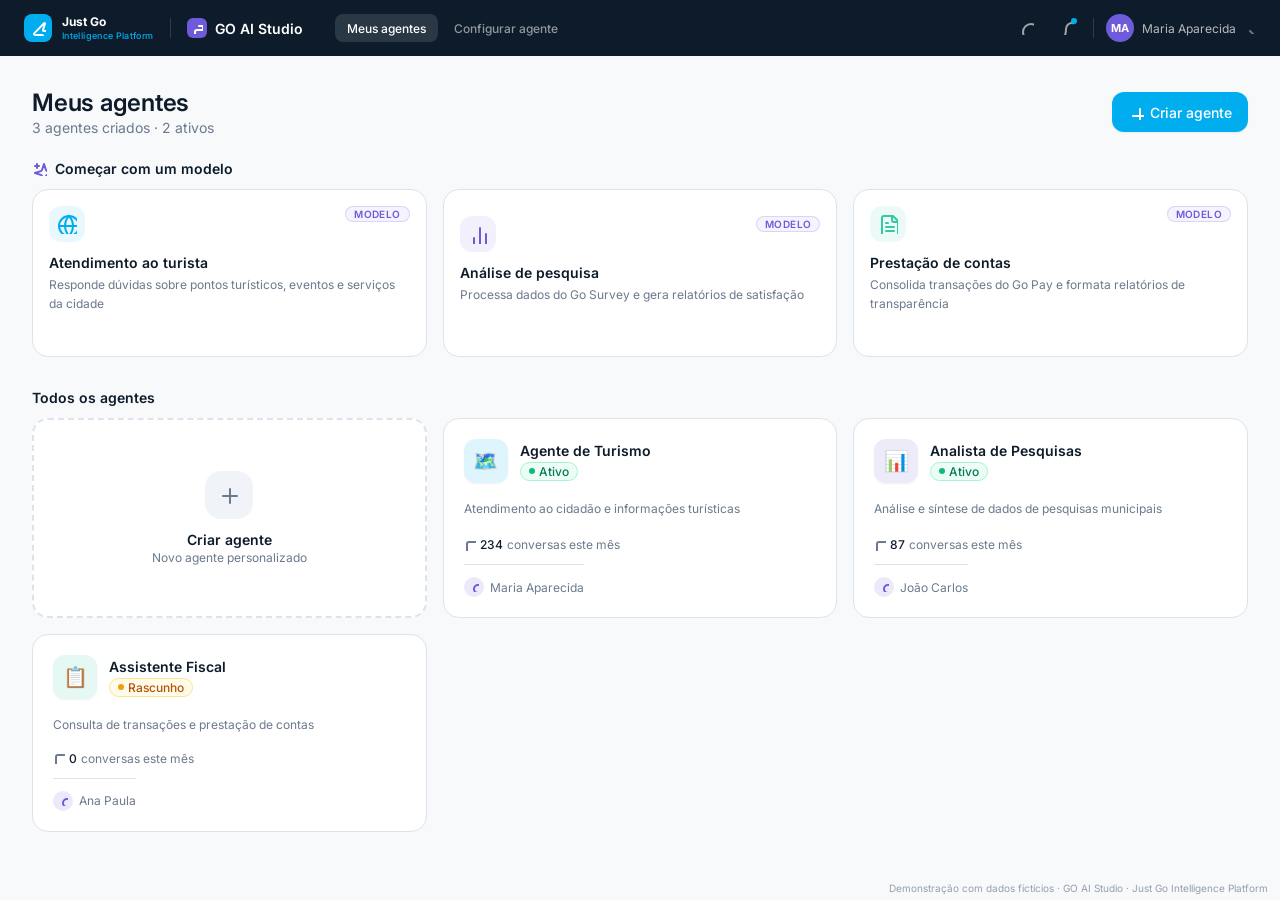
==== aistudio/index.html @ 5e4ecaff "feat: tres telas do Figma Make portadas para o stack estatico Adiciona dashboard do gestor, Go Pay e" ====
<!DOCTYPE html>
<html lang="pt-BR">
<head>
  <meta charset="UTF-8" />
  <meta name="viewport" content="width=device-width, initial-scale=1.0" />
  <title>Just Go · GO AI Studio — Construtor de Agentes Municipais</title>
  <meta name="description" content="GO AI Studio: crie, configure e publique agentes de IA municipais com fontes de conhecimento, ferramentas permitidas e teste em tempo real." />
  <meta name="theme-color" content="#0D1B2A" />
  <link rel="icon" href="../assets/logo-justgo.avif" type="image/avif" />
  <link rel="preconnect" href="https://fonts.googleapis.com" />
  <link rel="preconnect" href="https://fonts.gstatic.com" crossorigin />
  <link href="https://fonts.googleapis.com/css2?family=Inter:wght@400;500;600;700;800&display=swap" rel="stylesheet" />
  <link rel="stylesheet" href="aistudio.css?v=1" />
</head>
<body>

<!-- ══════════ SPRITE DE ÍCONES ══════════ -->
<svg width="0" height="0" style="position:absolute" aria-hidden="true" focusable="false">
  <defs>
    <g id="i-bot"><path d="M12 8V4H8"/><rect width="16" height="12" x="4" y="8" rx="2"/><path d="M2 14h2M20 14h2M15 13v2M9 13v2"/></g>
    <g id="i-plus"><path d="M5 12h14M12 5v14"/></g>
    <g id="i-chevron-right"><path d="m9 18 6-6-6-6"/></g>
    <g id="i-chevron-down"><path d="m6 9 6 6 6-6"/></g>
    <g id="i-shield"><path d="M20 13c0 5-3.5 7.5-7.66 8.95a1 1 0 0 1-.67-.01C7.5 20.5 4 18 4 13V6a1 1 0 0 1 1-1c2 0 4.5-1.2 6.24-2.72a1.17 1.17 0 0 1 1.52 0C14.51 3.81 17 5 19 5a1 1 0 0 1 1 1z"/></g>
    <g id="i-upload"><path d="M21 15v4a2 2 0 0 1-2 2H5a2 2 0 0 1-2-2v-4"/><path d="M17 8l-5-5-5 5"/><path d="M12 3v12"/></g>
    <g id="i-message"><path d="M21 15a2 2 0 0 1-2 2H7l-4 4V5a2 2 0 0 1 2-2h14a2 2 0 0 1 2 2z"/></g>
    <g id="i-check-circle"><path d="M21.8 10A10 10 0 1 1 17 3.34"/><path d="m9 11 3 3L22 4"/></g>
    <g id="i-clock"><circle cx="12" cy="12" r="10"/><path d="M12 6v6l4 2"/></g>
    <g id="i-users"><path d="M16 21v-2a4 4 0 0 0-4-4H6a4 4 0 0 0-4 4v2"/><circle cx="9" cy="7" r="4"/><path d="M22 21v-2a4 4 0 0 0-3-3.87"/><path d="M16 3.13a4 4 0 0 1 0 7.75"/></g>
    <g id="i-sparkles"><path d="m12 3-1.9 5.8a2 2 0 0 1-1.3 1.3L3 12l5.8 1.9a2 2 0 0 1 1.3 1.3L12 21l1.9-5.8a2 2 0 0 1 1.3-1.3L21 12l-5.8-1.9a2 2 0 0 1-1.3-1.3z"/><path d="M5 3v4M19 17v4M3 5h4M17 19h4"/></g>
    <g id="i-chart"><path d="M18 20V10M12 20V4M6 20v-6"/></g>
    <g id="i-file"><path d="M15 2H6a2 2 0 0 0-2 2v16a2 2 0 0 0 2 2h12a2 2 0 0 0 2-2V7Z"/><path d="M14 2v4a2 2 0 0 0 2 2h4"/><path d="M10 9H8M16 13H8M16 17H8"/></g>
    <g id="i-globe"><circle cx="12" cy="12" r="10"/><path d="M12 2a14.5 14.5 0 0 0 0 20 14.5 14.5 0 0 0 0-20"/><path d="M2 12h20"/></g>
    <g id="i-card"><rect x="2" y="5" width="20" height="14" rx="2"/><path d="M2 10h20"/></g>
    <g id="i-send"><path d="m22 2-7 20-4-9-9-4Z"/><path d="M22 2 11 13"/></g>
    <g id="i-x"><path d="M18 6 6 18M6 6l12 12"/></g>
    <g id="i-warning"><path d="m21.73 18-8-14a2 2 0 0 0-3.48 0l-8 14A2 2 0 0 0 4 21h16a2 2 0 0 0 1.73-3Z"/><path d="M12 9v4M12 17h.01"/></g>
    <g id="i-zap"><path d="M4 14a1 1 0 0 1-.78-1.63l9.9-10.2a.5.5 0 0 1 .86.46l-1.92 6.02A1 1 0 0 0 13 10h7a1 1 0 0 1 .78 1.63l-9.9 10.2a.5.5 0 0 1-.86-.46l1.92-6.02A1 1 0 0 0 11 14z"/></g>
    <g id="i-more"><circle cx="12" cy="12" r="1"/><circle cx="19" cy="12" r="1"/><circle cx="5" cy="12" r="1"/></g>
    <g id="i-search"><circle cx="11" cy="11" r="8"/><path d="m21 21-4.3-4.3"/></g>
    <g id="i-bell"><path d="M6 8a6 6 0 0 1 12 0c0 7 3 9 3 9H3s3-2 3-9"/><path d="M10.3 21a1.94 1.94 0 0 0 3.4 0"/></g>
    <g id="i-arrow-left"><path d="m12 19-7-7 7-7"/><path d="M19 12H5"/></g>
    <g id="i-check"><path d="M20 6 9 17l-5-5"/></g>
    <g id="i-book"><path d="M4 19.5A2.5 2.5 0 0 1 6.5 17H20"/><path d="M6.5 2H20v20H6.5A2.5 2.5 0 0 1 4 19.5v-15A2.5 2.5 0 0 1 6.5 2z"/></g>
    <g id="i-back"><path d="M19 12H5"/><path d="m12 19-7-7 7-7"/></g>
  </defs>
</svg>

<div class="shell">

  <!-- ══════════ BARRA SUPERIOR ══════════ -->
  <header class="topnav">
    <div class="tn-left">
      <a class="plat" href="../" title="Voltar ao site">
        <span class="plat-mark"><svg class="ic ic-15"><use href="#i-zap"/></svg></span>
        <span><b>Just Go</b><i>Intelligence Platform</i></span>
      </a>

      <span class="tn-div"></span>

      <div class="module">
        <span class="mod-mark"><svg class="ic ic-12"><use href="#i-bot"/></svg></span>
        <span class="mod-name">GO AI Studio</span>
      </div>

      <nav class="tn-tabs" id="tnTabs">
        <button type="button" data-screen="gallery" class="active">Meus agentes</button>
        <button type="button" data-screen="builder">Configurar agente</button>
      </nav>
    </div>

    <div class="tn-right">
      <button type="button" class="tn-icon" aria-label="Buscar"><svg class="ic ic-14"><use href="#i-search"/></svg></button>
      <button type="button" class="tn-icon has-dot" aria-label="Notificações"><svg class="ic ic-14"><use href="#i-bell"/></svg><i></i></button>
      <span class="tn-div"></span>
      <div class="tn-user"><span class="tn-ava">MA</span><span class="tn-name">Maria Aparecida</span><svg class="ic ic-12 dim"><use href="#i-chevron-down"/></svg></div>
    </div>
  </header>

  <!-- ══════════ SUB-CABEÇALHO DO BUILDER ══════════ -->
  <div class="subhead" id="subhead" hidden>
    <div class="sh-left">
      <button type="button" class="sh-back" data-screen="gallery"><svg class="ic ic-13"><use href="#i-arrow-left"/></svg>Voltar à galeria</button>
      <span class="sh-sep">/</span>
      <span class="sh-agent"><span class="sh-ava">🗺️</span><span class="sh-name" id="shName">Agente de Turismo</span><span class="tag-draft">Rascunho</span></span>
    </div>
    <div class="sh-right">
      <button type="button" class="btn btn-quiet">Descartar alterações</button>
      <button type="button" class="btn btn-outline">Salvar rascunho</button>
      <button type="button" class="btn btn-violet" data-publish><svg class="ic ic-12"><use href="#i-zap"/></svg>Publicar</button>
    </div>
  </div>

  <!-- ══════════════════════════════════════════════════
       GALERIA
       ══════════════════════════════════════════════════ -->
  <main class="screen" id="screenGallery">
    <div class="gal-head">
      <div>
        <h1>Meus agentes</h1>
        <p>3 agentes criados · 2 ativos</p>
      </div>
      <button type="button" class="btn btn-blue btn-lg" data-screen="builder"><svg class="ic ic-16"><use href="#i-plus"/></svg>Criar agente</button>
    </div>

    <section class="gal-block">
      <div class="block-title"><svg class="ic ic-15 violet"><use href="#i-sparkles"/></svg><p>Começar com um modelo</p></div>
      <div class="grid-3">
        <button type="button" class="tpl">
          <div class="tpl-top"><span class="tpl-ico" style="background:rgba(0,174,239,.09);color:#00AEEF"><svg class="ic ic-20"><use href="#i-globe"/></svg></span><span class="tag-model">Modelo</span></div>
          <p class="tpl-name">Atendimento ao turista</p>
          <p class="tpl-desc">Responde dúvidas sobre pontos turísticos, eventos e serviços da cidade</p>
          <span class="tpl-cta">Usar modelo <svg class="ic ic-13"><use href="#i-chevron-right"/></svg></span>
        </button>
        <button type="button" class="tpl">
          <div class="tpl-top"><span class="tpl-ico" style="background:rgba(110,91,217,.09);color:#6E5BD9"><svg class="ic ic-20"><use href="#i-chart"/></svg></span><span class="tag-model">Modelo</span></div>
          <p class="tpl-name">Análise de pesquisa</p>
          <p class="tpl-desc">Processa dados do Go Survey e gera relatórios de satisfação</p>
          <span class="tpl-cta">Usar modelo <svg class="ic ic-13"><use href="#i-chevron-right"/></svg></span>
        </button>
        <button type="button" class="tpl">
          <div class="tpl-top"><span class="tpl-ico" style="background:rgba(52,201,160,.09);color:#34C9A0"><svg class="ic ic-20"><use href="#i-file"/></svg></span><span class="tag-model">Modelo</span></div>
          <p class="tpl-name">Prestação de contas</p>
          <p class="tpl-desc">Consolida transações do Go Pay e formata relatórios de transparência</p>
          <span class="tpl-cta">Usar modelo <svg class="ic ic-13"><use href="#i-chevron-right"/></svg></span>
        </button>
      </div>
    </section>

    <section class="gal-block">
      <p class="block-plain">Todos os agentes</p>
      <div class="grid-3">
        <button type="button" class="agent-new" data-screen="builder">
          <span class="new-ico"><svg class="ic ic-22"><use href="#i-plus"/></svg></span>
          <span class="ta-c"><p class="new-t">Criar agente</p><p class="new-s">Novo agente personalizado</p></span>
        </button>

        <button type="button" class="agent">
          <div class="ag-top">
            <div class="ag-id"><span class="ag-ava" style="background:rgba(0,174,239,.125)">🗺️</span>
              <div><p class="ag-name">Agente de Turismo</p><span class="chip ok"><i></i>Ativo</span></div></div>
            <span class="ag-more"><svg class="ic ic-16"><use href="#i-more"/></svg></span>
          </div>
          <p class="ag-role">Atendimento ao cidadão e informações turísticas</p>
          <div class="ag-stat"><svg class="ic ic-12"><use href="#i-message"/></svg><b>234</b><span>conversas este mês</span></div>
          <div class="ag-foot"><span class="ag-by-ico"><svg class="ic ic-10"><use href="#i-users"/></svg></span><span>Maria Aparecida</span></div>
        </button>

        <button type="button" class="agent">
          <div class="ag-top">
            <div class="ag-id"><span class="ag-ava" style="background:rgba(110,91,217,.125)">📊</span>
              <div><p class="ag-name">Analista de Pesquisas</p><span class="chip ok"><i></i>Ativo</span></div></div>
            <span class="ag-more"><svg class="ic ic-16"><use href="#i-more"/></svg></span>
          </div>
          <p class="ag-role">Análise e síntese de dados de pesquisas municipais</p>
          <div class="ag-stat"><svg class="ic ic-12"><use href="#i-message"/></svg><b>87</b><span>conversas este mês</span></div>
          <div class="ag-foot"><span class="ag-by-ico"><svg class="ic ic-10"><use href="#i-users"/></svg></span><span>João Carlos</span></div>
        </button>

        <button type="button" class="agent">
          <div class="ag-top">
            <div class="ag-id"><span class="ag-ava" style="background:rgba(52,201,160,.125)">📋</span>
              <div><p class="ag-name">Assistente Fiscal</p><span class="chip draft"><i></i>Rascunho</span></div></div>
            <span class="ag-more"><svg class="ic ic-16"><use href="#i-more"/></svg></span>
          </div>
          <p class="ag-role">Consulta de transações e prestação de contas</p>
          <div class="ag-stat"><svg class="ic ic-12"><use href="#i-message"/></svg><b>0</b><span>conversas este mês</span></div>
          <div class="ag-foot"><span class="ag-by-ico"><svg class="ic ic-10"><use href="#i-users"/></svg></span><span>Ana Paula</span></div>
        </button>
      </div>
    </section>
  </main>

  <!-- ══════════════════════════════════════════════════
       BUILDER
       ══════════════════════════════════════════════════ -->
  <main class="screen builder" id="screenBuilder" hidden>

    <!-- ── Coluna 1: identidade ── -->
    <div class="col-id">
      <div><h2>Identidade do agente</h2><p class="col-sub">Configure como o agente se apresenta</p></div>

      <div class="box">
        <p class="box-title">AVATAR</p>
        <div class="ava-preview"><span id="avaBig" style="background:rgba(0,174,239,.145)">🗺️</span></div>
        <div class="ava-grid" id="avaGrid">
          <button type="button" class="on" data-emoji="🗺️" data-color="0,174,239" style="background:rgba(0,174,239,.125)">🗺️</button>
          <button type="button" data-emoji="🤖" data-color="110,91,217" style="background:rgba(110,91,217,.125)">🤖</button>
          <button type="button" data-emoji="📊" data-color="52,201,160" style="background:rgba(52,201,160,.125)">📊</button>
          <button type="button" data-emoji="🏛️" data-color="13,27,42" style="background:rgba(13,27,42,.125)">🏛️</button>
          <button type="button" data-emoji="💼" data-color="245,158,11" style="background:rgba(245,158,11,.125)">💼</button>
          <button type="button" data-emoji="📋" data-color="229,50,59" style="background:rgba(229,50,59,.125)">📋</button>
        </div>
      </div>

      <div>
        <label class="fld-label" for="agName">NOME DO AGENTE</label>
        <input id="agName" class="fld" type="text" value="Agente de Turismo" />
      </div>

      <div>
        <label class="fld-label" for="agRole">FUNÇÃO / DESCRIÇÃO</label>
        <textarea id="agRole" class="fld" rows="4">Auxilia cidadãos e servidores com informações sobre pontos turísticos, eventos culturais e serviços municipais relacionados ao turismo.</textarea>
      </div>

      <div>
        <span class="fld-label">PERSONALIDADE / TOM</span>
        <div class="tones" id="tones">
          <button type="button" data-tone="Formal"><i></i>Formal</button>
          <button type="button" data-tone="Consultivo"><i></i>Consultivo</button>
          <button type="button" data-tone="Didático" class="on"><i></i>Didático</button>
        </div>
      </div>
    </div>

    <!-- ── Coluna 2: capacidades ── -->
    <div class="col-cap">
      <div><h2>Capacidades</h2><p class="col-sub">Defina o que o agente sabe e pode fazer</p></div>

      <section class="card">
        <div class="card-t"><svg class="ic ic-15 violet"><use href="#i-book"/></svg><h3>Instruções</h3></div>
        <p class="card-s">Descreva como o agente deve se comportar, o que pode e não pode responder</p>
        <textarea class="fld mono" rows="9">Você é o Agente de Turismo da Prefeitura Municipal. Seu objetivo é atender cidadãos e visitantes com informações precisas e atualizadas sobre os atrativos, eventos e serviços turísticos da cidade.

Diretrizes:
• Seja cordial, objetivo e use linguagem acessível
• Responda sempre em português brasileiro
• Baseie suas respostas nos documentos e dados oficiais disponíveis
• Não invente informações — se não souber, oriente o cidadão a entrar em contato com a Secretaria de Turismo
• Para reclamações ou sugestões, registre e encaminhe ao setor responsável</textarea>
      </section>

      <section class="card">
        <div class="card-t"><svg class="ic ic-15 blue"><use href="#i-globe"/></svg><h3>Fontes de conhecimento</h3></div>
        <p class="card-s">Selecione de quais bases de dados o agente pode consultar informações</p>

        <div class="rows">
          <div class="row-item">
            <span class="ri-ico" style="background:rgba(110,91,217,.09);color:#6E5BD9"><svg class="ic ic-14"><use href="#i-chart"/></svg></span>
            <div class="ri-txt"><p class="ri-l">Pesquisas Go Survey</p><p class="ri-d">Dados de satisfação e pesquisas municipais</p></div>
            <button type="button" class="tgl on" role="switch" aria-checked="true" aria-label="Pesquisas Go Survey"><i></i></button>
          </div>
          <div class="row-item">
            <span class="ri-ico" style="background:rgba(0,174,239,.09);color:#00AEEF"><svg class="ic ic-14"><use href="#i-card"/></svg></span>
            <div class="ri-txt"><p class="ri-l">Transações Go Pay</p><p class="ri-d">Histórico de pagamentos e transações fiscais</p></div>
            <button type="button" class="tgl on" role="switch" aria-checked="true" aria-label="Transações Go Pay"><i></i></button>
          </div>
          <div class="row-item">
            <span class="ri-ico" style="background:rgba(52,201,160,.09);color:#34C9A0"><svg class="ic ic-14"><use href="#i-file"/></svg></span>
            <div class="ri-txt"><p class="ri-l">Documentos enviados</p><p class="ri-d">Arquivos carregados manualmente pela equipe</p></div>
            <button type="button" class="tgl" role="switch" aria-checked="false" aria-label="Documentos enviados"><i></i></button>
          </div>
        </div>

        <div class="drop" id="dropzone" tabindex="0">
          <span class="drop-ico"><svg class="ic ic-16"><use href="#i-upload"/></svg></span>
          <div class="ta-c">
            <p class="drop-t">Enviar documentos</p>
            <p class="drop-s">Arraste arquivos ou <span class="link">clique para selecionar</span></p>
            <p class="drop-s">PDF, DOCX, XLSX — até 50 MB</p>
          </div>
        </div>
      </section>

      <section class="card">
        <div class="card-t"><svg class="ic ic-15 violet"><use href="#i-shield"/></svg><h3>Ferramentas permitidas</h3></div>
        <p class="card-s">Controle quais ações o agente pode executar no sistema</p>
        <div class="rows">
          <div class="row-item top">
            <span class="ri-ico violet-bg"><svg class="ic ic-14"><use href="#i-shield"/></svg></span>
            <div class="ri-txt"><div class="ri-head"><p class="ri-l">Consultar dados</p><span class="note-pill">somente leitura</span></div><p class="ri-d">Leitura de registros e relatórios existentes</p></div>
            <button type="button" class="tgl on" role="switch" aria-checked="true" aria-label="Consultar dados"><i></i></button>
          </div>
          <div class="row-item top">
            <span class="ri-ico violet-bg"><svg class="ic ic-14"><use href="#i-shield"/></svg></span>
            <div class="ri-txt"><div class="ri-head"><p class="ri-l">Gerar relatórios</p><span class="note-pill">somente leitura</span></div><p class="ri-d">Criação e exportação de documentos e sumários</p></div>
            <button type="button" class="tgl on" role="switch" aria-checked="true" aria-label="Gerar relatórios"><i></i></button>
          </div>
          <div class="row-item top">
            <span class="ri-ico violet-bg"><svg class="ic ic-14"><use href="#i-shield"/></svg></span>
            <div class="ri-txt"><div class="ri-head"><p class="ri-l">Enviar alertas</p><span class="note-pill">requer aprovação</span></div><p class="ri-d">Notificações e comunicados para gestores</p></div>
            <button type="button" class="tgl" role="switch" aria-checked="false" aria-label="Enviar alertas"><i></i></button>
          </div>
        </div>
      </section>
    </div>

    <!-- ── Coluna 3: teste ── -->
    <div class="col-chat">
      <div class="chat-head">
        <div class="card-t"><svg class="ic ic-15 violet"><use href="#i-message"/></svg><h3>Testar agente</h3></div>
        <p class="card-s nomb">Simulação em tempo real</p>
      </div>

      <div class="chat-badge">
        <div class="cb">
          <span class="cb-ava">🗺️</span>
          <div><p class="cb-name">Agente de Turismo</p><p class="cb-status"><i></i>Online · <span id="cbTone">Didático</span></p></div>
        </div>
      </div>

      <div class="msgs" id="msgs">
        <div class="msg user"><div class="bubble">Olá! Quais são os principais pontos turísticos da cidade?</div></div>
        <div class="msg agent"><span class="m-ava">🗺️</span><div class="bubble">Olá! Sou o Agente de Turismo da Prefeitura. Nossa cidade conta com o Museu Histórico Municipal, o Parque Ecológico Ribeirão e o Centro Cultural. Gostaria de mais informações sobre algum deles?</div></div>
        <div class="msg user"><div class="bubble">Qual o horário de funcionamento do museu?</div></div>
        <div class="msg agent"><span class="m-ava">🗺️</span><div class="bubble">O Museu Histórico Municipal funciona de terça a domingo, das 9h às 17h. A entrada é gratuita para moradores com comprovante de residência. Posso ajudar com mais alguma coisa?</div></div>
      </div>

      <div class="chat-input">
        <input id="chatInput" type="text" placeholder="Enviar mensagem de teste…" aria-label="Mensagem de teste" />
        <button type="button" id="btnSend" aria-label="Enviar"><svg class="ic ic-13"><use href="#i-send"/></svg></button>
      </div>

      <div class="chat-pub">
        <div class="pub-row"><span class="pub-l">Status</span><span class="tag-draft"><svg class="ic ic-10"><use href="#i-clock"/></svg>Rascunho</span></div>
        <button type="button" class="btn btn-violet btn-block" data-publish><svg class="ic ic-15"><use href="#i-zap"/></svg>Publicar agente</button>
        <p class="pub-note">Revise as configurações antes de publicar</p>
      </div>
    </div>
  </main>
</div>

<!-- ══════════ MODAL DE PUBLICAÇÃO ══════════ -->
<div class="overlay" id="overlay" hidden>
  <div class="modal" role="dialog" aria-modal="true" aria-labelledby="mTitle">
    <div class="m-head">
      <div>
        <div class="m-title"><span class="m-mark"><svg class="ic ic-16"><use href="#i-zap"/></svg></span><h2 id="mTitle">Publicar agente</h2></div>
        <p class="m-sub">Revise as permissões antes de tornar o agente disponível</p>
      </div>
      <button type="button" class="m-x" id="mClose" aria-label="Fechar"><svg class="ic ic-20"><use href="#i-x"/></svg></button>
    </div>

    <div class="m-agent">
      <span class="m-ava">🗺️</span>
      <div><p class="m-ag-name">Agente de Turismo</p><p class="m-ag-sub">Atendimento ao cidadão · Personalidade: <span id="mTone">Didático</span></p></div>
      <span class="tag-draft ml-auto">Rascunho</span>
    </div>

    <div class="m-perms">
      <p class="m-kicker">PERMISSÕES CONCEDIDAS</p>
      <div class="perm"><span class="perm-ico ok"><svg class="ic ic-12"><use href="#i-check"/></svg></span><div><p class="perm-l">Consultar dados</p><p class="perm-d">Acesso somente leitura ao Go Survey e Go Pay</p></div></div>
      <div class="perm"><span class="perm-ico ok"><svg class="ic ic-12"><use href="#i-check"/></svg></span><div><p class="perm-l">Gerar relatórios</p><p class="perm-d">Exportação de relatórios em PDF e planilha</p></div></div>
      <div class="perm"><span class="perm-ico off"><svg class="ic ic-12"><use href="#i-x"/></svg></span><div><p class="perm-l">Enviar alertas</p><p class="perm-d">Notificações via e-mail para gestores</p></div></div>
    </div>

    <div class="m-guard">
      <svg class="ic ic-14"><use href="#i-warning"/></svg>
      <p>Ao publicar, o agente ficará disponível para todos os usuários com acesso ao painel municipal. Você poderá pausar ou despublicá-lo a qualquer momento.</p>
    </div>

    <div class="m-actions">
      <button type="button" class="btn btn-outline flex1" id="mCancel">Cancelar</button>
      <button type="button" class="btn btn-violet flex1" id="mConfirm"><svg class="ic ic-15"><use href="#i-zap"/></svg><span>Confirmar publicação</span></button>
    </div>
  </div>
</div>

<p class="demo-note">Demonstração com dados fictícios · GO AI Studio · Just Go Intelligence Platform</p>

<script src="aistudio.js?v=1"></script>
</body>
</html>
---- aistudio/aistudio.css ----
/* ══════════════════════════════════════════════════
   JUST GO — GO AI STUDIO
   Construtor de agentes municipais · contexto light do gestor
   Portado do protótipo Figma Make → HTML/CSS/JS puro
   ══════════════════════════════════════════════════ */

:root {
  --blue: #00AEEF;
  --blue-hover: #0099D4;
  --violet: #6E5BD9;
  --violet-hover: #5C4AC4;
  --green: #34C9A0;

  --bg: #F7F9FB;
  --card: #ffffff;
  --muted-bg: #F0F4F8;
  --line: #DCE3EA;
  --ink: #0D1B2A;
  --muted: #6B7A8D;
  --slate: #CBD5E1;

  --em-bg: #ECFDF5; --em-line: #A7F3D0; --em-dot: #10B981; --em-ink: #047857; --em-solid: #059669;
  --am-bg: #FFFBEB; --am-line: #FDE68A; --am-dot: #F59E0B; --am-ink: #B45309; --am-deep: #92400E;

  --font: "Inter", -apple-system, "Segoe UI", Roboto, sans-serif;
}

* { margin: 0; padding: 0; box-sizing: border-box; }

body { font-family: var(--font); background: var(--bg); color: var(--ink); -webkit-font-smoothing: antialiased; }
button { font-family: inherit; cursor: pointer; border: none; background: none; color: inherit; }
a { color: inherit; text-decoration: none; }
:where(button, a, input, textarea):focus-visible { outline: 2px solid var(--blue); outline-offset: 2px; border-radius: 4px; }

.ic { width: 16px; height: 16px; flex-shrink: 0; fill: none; stroke: currentColor; stroke-width: 2; stroke-linecap: round; stroke-linejoin: round; }
.ic-10 { width: 10px; height: 10px } .ic-12 { width: 12px; height: 12px } .ic-13 { width: 13px; height: 13px }
.ic-14 { width: 14px; height: 14px } .ic-15 { width: 15px; height: 15px } .ic-16 { width: 16px; height: 16px }
.ic-20 { width: 20px; height: 20px } .ic-22 { width: 22px; height: 22px }
.violet { color: var(--violet) } .blue { color: var(--blue) } .dim { color: rgba(255,255,255,.4) }
.ta-c { text-align: center } .ml-auto { margin-left: auto } .flex1 { flex: 1 } .nomb { margin-bottom: 0 }

.shell { height: 100vh; display: flex; flex-direction: column; overflow: hidden; }

/* ══════════ BARRA SUPERIOR ══════════ */
.topnav { height: 56px; flex-shrink: 0; background: var(--ink); display: flex; align-items: center; justify-content: space-between; padding: 0 24px; z-index: 10; }
.tn-left, .tn-right { display: flex; align-items: center; gap: 16px; }
.tn-right { gap: 12px; }
.tn-div { width: 1px; height: 20px; background: rgba(255,255,255,.15); flex-shrink: 0; }

.plat { display: flex; align-items: center; gap: 10px; }
.plat-mark { width: 28px; height: 28px; border-radius: 8px; background: var(--blue); color: #fff; display: flex; align-items: center; justify-content: center; }
.plat b { display: block; font-size: 12px; font-weight: 700; color: #fff; line-height: 1; }
.plat i { display: block; font-size: 9px; font-style: normal; font-weight: 500; letter-spacing: .04em; color: var(--blue); line-height: 1; margin-top: 3px; }

.module { display: flex; align-items: center; gap: 8px; }
.mod-mark { width: 20px; height: 20px; border-radius: 6px; background: var(--violet); color: #fff; display: flex; align-items: center; justify-content: center; }
.mod-name { font-size: 14px; font-weight: 600; color: #fff; white-space: nowrap; }

.tn-tabs { display: flex; align-items: center; gap: 4px; margin-left: 16px; }
.tn-tabs button { height: 28px; padding: 0 12px; border-radius: 8px; font-size: 12px; font-weight: 500; color: rgba(255,255,255,.55); transition: .15s; white-space: nowrap; }
.tn-tabs button:hover { color: rgba(255,255,255,.8); }
.tn-tabs button.active { background: rgba(255,255,255,.12); color: #fff; }

.tn-icon { position: relative; width: 28px; height: 28px; border-radius: 8px; color: rgba(255,255,255,.6); display: flex; align-items: center; justify-content: center; transition: background .15s; }
.tn-icon:hover { background: rgba(255,255,255,.1); }
.tn-icon.has-dot i { position: absolute; top: 4px; right: 4px; width: 6px; height: 6px; border-radius: 50%; background: var(--blue); }
.tn-user { display: flex; align-items: center; gap: 8px; cursor: pointer; }
.tn-ava { width: 28px; height: 28px; border-radius: 50%; background: var(--violet); color: #fff; font-size: 11px; font-weight: 700; display: flex; align-items: center; justify-content: center; }
.tn-name { font-size: 12px; color: rgba(255,255,255,.7); white-space: nowrap; }

/* ══════════ SUB-CABEÇALHO ══════════ */
.subhead { height: 48px; flex-shrink: 0; background: #fff; border-bottom: 1px solid var(--line); display: flex; align-items: center; justify-content: space-between; padding: 0 24px; gap: 16px; }
.subhead[hidden] { display: none; }
.sh-left { display: flex; align-items: center; gap: 12px; min-width: 0; }
.sh-back { display: inline-flex; align-items: center; gap: 6px; font-size: 12px; color: var(--muted); transition: color .15s; white-space: nowrap; }
.sh-back:hover { color: var(--ink); }
.sh-sep { color: var(--line); }
.sh-agent { display: flex; align-items: center; gap: 8px; min-width: 0; }
.sh-ava { width: 20px; height: 20px; border-radius: 6px; background: rgba(0,174,239,.125); font-size: 11px; display: flex; align-items: center; justify-content: center; }
.sh-name { font-size: 14px; font-weight: 600; white-space: nowrap; overflow: hidden; text-overflow: ellipsis; }
.sh-right { display: flex; align-items: center; gap: 8px; flex-shrink: 0; }

/* ══════════ BOTÕES E CHIPS ══════════ */
.btn { display: inline-flex; align-items: center; justify-content: center; gap: 6px; height: 32px; padding: 0 12px; border-radius: 8px; font-size: 12px; font-weight: 500; transition: .15s; white-space: nowrap; }
.btn-quiet { color: var(--muted); border: 1px solid var(--line); }
.btn-quiet:hover { background: var(--bg); color: var(--ink); }
.btn-outline { color: var(--ink); border: 1px solid var(--line); }
.btn-outline:hover { background: var(--bg); }
.btn-violet { background: var(--violet); color: #fff; font-weight: 600; }
.btn-violet:hover { background: var(--violet-hover); }
.btn-violet[disabled] { opacity: .7; cursor: default; }
.btn-blue { background: var(--blue); color: #fff; font-weight: 500; box-shadow: 0 1px 2px rgba(15,23,42,.06); }
.btn-blue:hover { background: var(--blue-hover); }
.btn-lg { height: 40px; padding: 0 16px; border-radius: 12px; font-size: 14px; }
.btn-block { width: 100%; height: 40px; border-radius: 12px; font-size: 14px; font-weight: 600; }

.chip { display: inline-flex; align-items: center; gap: 4px; padding: 1px 8px; border-radius: 999px; font-size: 12px; font-weight: 500; margin-top: 3px; }
.chip i { width: 6px; height: 6px; border-radius: 50%; }
.chip.ok { background: var(--em-bg); color: var(--em-ink); border: 1px solid var(--em-line); }
.chip.ok i { background: var(--em-dot); }
.chip.draft { background: var(--am-bg); color: var(--am-ink); border: 1px solid var(--am-line); }
.chip.draft i { background: var(--am-dot); }

.tag-draft { display: inline-flex; align-items: center; gap: 4px; padding: 2px 8px; border-radius: 999px; font-size: 12px; font-weight: 500; background: var(--am-bg); color: var(--am-ink); border: 1px solid var(--am-line); white-space: nowrap; }
.tag-model { padding: 1px 8px; border-radius: 999px; font-size: 10px; font-weight: 600; text-transform: uppercase; letter-spacing: .04em; background: rgba(110,91,217,.07); color: var(--violet); border: 1px solid rgba(110,91,217,.2); }

/* ══════════ GALERIA ══════════ */
.screen { flex: 1; overflow-y: auto; }
.screen[hidden] { display: none; }
#screenGallery { padding: 32px; }

.gal-head { display: flex; align-items: center; justify-content: space-between; gap: 16px; margin-bottom: 24px; }
.gal-head h1 { font-size: 24px; font-weight: 600; letter-spacing: -.01em; }
.gal-head p { font-size: 14px; color: var(--muted); margin-top: 2px; }

.gal-block { margin-bottom: 32px; }
.gal-block:last-child { margin-bottom: 0; }
.block-title { display: flex; align-items: center; gap: 8px; margin-bottom: 12px; }
.block-title p, .block-plain { font-size: 14px; font-weight: 600; }
.block-plain { margin-bottom: 12px; }
.grid-3 { display: grid; grid-template-columns: repeat(3, 1fr); gap: 16px; }

.tpl { text-align: left; background: #fff; border: 1px solid var(--line); border-radius: 16px; padding: 16px; transition: .2s; }
.tpl:hover { box-shadow: 0 4px 14px rgba(15,23,42,.08); border-color: rgba(0,174,239,.4); }
.tpl-top { display: flex; align-items: flex-start; justify-content: space-between; margin-bottom: 12px; }
.tpl-ico { width: 36px; height: 36px; border-radius: 12px; display: flex; align-items: center; justify-content: center; }
.tpl-name { font-size: 14px; font-weight: 600; margin-bottom: 4px; }
.tpl-desc { font-size: 12px; color: var(--muted); line-height: 1.6; }
.tpl-cta { display: inline-flex; align-items: center; gap: 4px; margin-top: 12px; font-size: 12px; font-weight: 500; color: var(--blue); opacity: 0; transition: opacity .2s; }
.tpl:hover .tpl-cta, .tpl:focus-visible .tpl-cta { opacity: 1; }

.agent-new { background: #fff; border: 2px dashed var(--line); border-radius: 16px; padding: 24px; min-height: 200px; display: flex; flex-direction: column; align-items: center; justify-content: center; gap: 12px; transition: .2s; }
.agent-new:hover { border-color: var(--blue); background: rgba(0,174,239,.03); }
.new-ico { width: 48px; height: 48px; border-radius: 16px; background: var(--muted-bg); color: var(--muted); display: flex; align-items: center; justify-content: center; transition: .2s; }
.agent-new:hover .new-ico { background: rgba(0,174,239,.1); color: var(--blue); }
.new-t { font-size: 14px; font-weight: 600; }
.new-s { font-size: 12px; color: var(--muted); margin-top: 2px; }

.agent { text-align: left; background: #fff; border: 1px solid var(--line); border-radius: 16px; padding: 20px; transition: .2s; display: flex; flex-direction: column; }
.agent:hover { box-shadow: 0 4px 14px rgba(15,23,42,.08); border-color: rgba(0,174,239,.3); }
.ag-top { display: flex; align-items: flex-start; justify-content: space-between; margin-bottom: 16px; }
.ag-id { display: flex; align-items: center; gap: 12px; min-width: 0; }
.ag-ava { width: 44px; height: 44px; border-radius: 12px; font-size: 20px; display: flex; align-items: center; justify-content: center; box-shadow: 0 1px 2px rgba(15,23,42,.06); flex-shrink: 0; }
.ag-name { font-size: 14px; font-weight: 600; }
.ag-more { color: var(--muted); opacity: 0; transition: opacity .2s; display: flex; }
.agent:hover .ag-more { opacity: 1; }
.ag-role { font-size: 12px; color: var(--muted); line-height: 1.6; margin-bottom: 16px; flex: 1; }
.ag-stat { display: flex; align-items: center; gap: 4px; font-size: 12px; color: var(--muted); }
.ag-stat b { font-weight: 500; color: var(--ink); }
.ag-foot { margin-top: 12px; padding-top: 12px; border-top: 1px solid var(--line); display: flex; align-items: center; gap: 6px; font-size: 12px; color: var(--muted); }
.ag-by-ico { width: 20px; height: 20px; border-radius: 50%; background: rgba(110,91,217,.13); color: var(--violet); display: flex; align-items: center; justify-content: center; flex-shrink: 0; }

/* ══════════ BUILDER ══════════ */
.builder { display: flex; overflow: hidden; }
.builder[hidden] { display: none; }

.col-id { width: 288px; flex-shrink: 0; background: #fff; border-right: 1px solid var(--line); overflow-y: auto; padding: 20px; display: flex; flex-direction: column; gap: 16px; }
.col-cap { flex: 1; min-width: 0; overflow-y: auto; padding: 20px 24px; display: flex; flex-direction: column; gap: 16px; }
.col-chat { width: 320px; flex-shrink: 0; background: #fff; border-left: 1px solid var(--line); display: flex; flex-direction: column; overflow: hidden; }
.col-id h2, .col-cap h2 { font-size: 14px; font-weight: 600; margin-bottom: 2px; }
.col-sub { font-size: 12px; color: var(--muted); }

.box { background: var(--bg); border: 1px solid var(--line); border-radius: 12px; padding: 16px; }
.box-title, .fld-label { display: block; font-size: 12px; font-weight: 600; color: var(--muted); text-transform: uppercase; letter-spacing: .03em; margin-bottom: 6px; }
.box-title { margin-bottom: 12px; }

.ava-preview { display: flex; justify-content: center; margin-bottom: 16px; }
.ava-preview span { width: 64px; height: 64px; border-radius: 16px; font-size: 30px; display: flex; align-items: center; justify-content: center; box-shadow: 0 1px 2px rgba(15,23,42,.06); }
.ava-grid { display: grid; grid-template-columns: repeat(6, 1fr); gap: 6px; }
.ava-grid button { aspect-ratio: 1; border-radius: 8px; font-size: 15px; display: flex; align-items: center; justify-content: center; transition: transform .15s, box-shadow .15s; }
.ava-grid button:hover { transform: scale(1.06); }
.ava-grid button.on { transform: scale(1.06); box-shadow: 0 0 0 1px #fff, 0 0 0 3px var(--blue); }

.fld { width: 100%; padding: 10px 12px; font-size: 14px; background: var(--bg); border: 1px solid var(--line); border-radius: 12px; color: var(--ink); font-family: inherit; outline: none; resize: none; line-height: 1.6; transition: .15s; }
.fld:focus { border-color: var(--blue); box-shadow: 0 0 0 3px rgba(0,174,239,.16); }
.fld.mono { font-family: ui-monospace, "Cascadia Code", Consolas, monospace; font-size: 13px; }
.fld.mono:focus { border-color: rgba(110,91,217,.6); box-shadow: 0 0 0 3px rgba(110,91,217,.14); }

.tones { display: flex; flex-direction: column; gap: 6px; }
.tones button { display: flex; align-items: center; gap: 10px; padding: 10px 12px; border-radius: 12px; font-size: 14px; font-weight: 500; text-align: left; background: var(--bg); border: 1px solid var(--line); color: var(--muted); transition: .15s; }
.tones button:hover { border-color: rgba(0,174,239,.3); color: var(--ink); }
.tones button i { width: 16px; height: 16px; border-radius: 50%; border: 2px solid var(--slate); flex-shrink: 0; display: flex; align-items: center; justify-content: center; }
.tones button.on { background: rgba(0,174,239,.08); border-color: rgba(0,174,239,.4); color: var(--blue); }
.tones button.on i { border-color: var(--blue); }
.tones button.on i::after { content: ""; width: 8px; height: 8px; border-radius: 50%; background: var(--blue); }

.card { background: #fff; border: 1px solid var(--line); border-radius: 16px; padding: 20px; }
.card-t { display: flex; align-items: center; gap: 8px; margin-bottom: 12px; }
.card-t h3 { font-size: 14px; font-weight: 600; }
.card-s { font-size: 12px; color: var(--muted); margin-bottom: 16px; }

.rows { display: flex; flex-direction: column; gap: 12px; }
.row-item { display: flex; align-items: center; gap: 12px; padding: 12px; background: var(--bg); border: 1px solid var(--line); border-radius: 12px; }
.row-item.top { align-items: flex-start; }
.ri-ico { width: 32px; height: 32px; border-radius: 8px; display: flex; align-items: center; justify-content: center; flex-shrink: 0; }
.ri-ico.violet-bg { background: rgba(110,91,217,.09); color: var(--violet); margin-top: 2px; }
.ri-txt { flex: 1; min-width: 0; }
.ri-head { display: flex; align-items: center; gap: 8px; flex-wrap: wrap; margin-bottom: 2px; }
.ri-l { font-size: 14px; font-weight: 500; }
.ri-d { font-size: 12px; color: var(--muted); }
.note-pill { font-size: 10px; font-weight: 500; color: var(--muted); background: var(--muted-bg); border: 1px solid var(--line); padding: 1px 7px; border-radius: 999px; white-space: nowrap; }

.tgl { position: relative; width: 36px; height: 20px; border-radius: 999px; background: var(--slate); flex-shrink: 0; transition: background .2s; }
.tgl i { position: absolute; top: 2px; left: 2px; width: 16px; height: 16px; border-radius: 50%; background: #fff; box-shadow: 0 1px 2px rgba(15,23,42,.15); transition: transform .2s; }
.tgl.on { background: var(--blue); }
.tgl.on i { transform: translateX(16px); }

.drop { margin-top: 16px; border: 2px dashed var(--line); border-radius: 12px; padding: 20px; display: flex; flex-direction: column; align-items: center; gap: 8px; cursor: pointer; transition: .2s; }
.drop:hover { border-color: rgba(0,174,239,.5); background: var(--bg); }
.drop.dragging { border-color: var(--blue); background: rgba(0,174,239,.05); }
.drop-ico { width: 36px; height: 36px; border-radius: 12px; background: var(--muted-bg); color: var(--muted); display: flex; align-items: center; justify-content: center; }
.drop-t { font-size: 14px; font-weight: 500; }
.drop-s { font-size: 12px; color: var(--muted); margin-top: 2px; }
.link { color: var(--blue); }

/* ── Coluna de teste ── */
.chat-head { padding: 16px; border-bottom: 1px solid var(--line); flex-shrink: 0; }
.chat-head .card-t { margin-bottom: 2px; }
.chat-badge { padding: 12px 16px; border-bottom: 1px solid var(--line); flex-shrink: 0; }
.cb { display: flex; align-items: center; gap: 10px; padding: 8px 12px; background: var(--bg); border: 1px solid var(--line); border-radius: 12px; }
.cb-ava { width: 28px; height: 28px; border-radius: 8px; background: rgba(0,174,239,.15); font-size: 15px; display: flex; align-items: center; justify-content: center; flex-shrink: 0; }
.cb-name { font-size: 12px; font-weight: 600; }
.cb-status { display: flex; align-items: center; gap: 4px; font-size: 10px; color: var(--muted); }
.cb-status i { width: 6px; height: 6px; border-radius: 50%; background: var(--em-dot); }

.msgs { flex: 1; overflow-y: auto; padding: 16px; display: flex; flex-direction: column; gap: 12px; }
.msg { display: flex; gap: 8px; }
.msg.user { flex-direction: row-reverse; }
.m-ava { width: 24px; height: 24px; border-radius: 50%; background: rgba(0,174,239,.15); font-size: 12px; display: flex; align-items: center; justify-content: center; flex-shrink: 0; margin-top: 2px; }
.bubble { max-width: 80%; padding: 8px 12px; border-radius: 16px; font-size: 12px; line-height: 1.6; }
.msg.user .bubble { background: var(--blue); color: #fff; border-top-right-radius: 4px; }
.msg.agent .bubble { background: var(--bg); border: 1px solid var(--line); border-top-left-radius: 4px; }

.chat-input { padding: 12px 16px 16px; border-top: 1px solid var(--line); flex-shrink: 0; display: flex; gap: 8px; }
.chat-input input { flex: 1; min-width: 0; padding: 8px 12px; font-size: 12px; background: var(--bg); border: 1px solid var(--line); border-radius: 12px; font-family: inherit; outline: none; transition: .15s; }
.chat-input input:focus { border-color: var(--blue); box-shadow: 0 0 0 3px rgba(0,174,239,.12); }
.chat-input button { width: 32px; height: 32px; border-radius: 12px; background: var(--blue); color: #fff; display: flex; align-items: center; justify-content: center; flex-shrink: 0; transition: background .15s; }
.chat-input button:hover { background: var(--blue-hover); }

.chat-pub { padding: 16px; border-top: 1px solid var(--line); flex-shrink: 0; }
.pub-row { display: flex; align-items: center; justify-content: space-between; margin-bottom: 12px; }
.pub-l { font-size: 12px; font-weight: 600; color: var(--muted); }
.pub-note { font-size: 10px; text-align: center; color: var(--muted); margin-top: 8px; }

/* ══════════ MODAL ══════════ */
.overlay { position: fixed; inset: 0; z-index: 50; display: flex; align-items: center; justify-content: center; background: rgba(0,0,0,.4); backdrop-filter: blur(4px); padding: 20px; }
.overlay[hidden] { display: none; }
.modal { background: #fff; border-radius: 16px; width: 520px; max-width: 100%; max-height: 92vh; overflow-y: auto; box-shadow: 0 25px 50px rgba(0,0,0,.25); }

.m-head { padding: 24px 24px 16px; display: flex; align-items: flex-start; justify-content: space-between; gap: 12px; }
.m-title { display: flex; align-items: center; gap: 8px; margin-bottom: 4px; }
.m-mark { width: 32px; height: 32px; border-radius: 8px; background: rgba(110,91,217,.1); color: var(--violet); display: flex; align-items: center; justify-content: center; }
.m-title h2 { font-size: 18px; font-weight: 600; }
.m-sub { font-size: 14px; color: var(--muted); }
.m-x { color: var(--muted); transition: color .15s; display: flex; }
.m-x:hover { color: var(--ink); }

.m-agent { margin: 0 24px 16px; padding: 12px; background: var(--bg); border: 1px solid var(--line); border-radius: 12px; display: flex; align-items: center; gap: 12px; }
.m-agent .m-ava { width: 40px; height: 40px; border-radius: 12px; background: var(--blue); font-size: 20px; display: flex; align-items: center; justify-content: center; flex-shrink: 0; }
.m-ag-name { font-size: 14px; font-weight: 500; }
.m-ag-sub { font-size: 12px; color: var(--muted); }

.m-perms { margin: 0 24px 16px; }
.m-kicker { font-size: 12px; font-weight: 600; color: var(--muted); text-transform: uppercase; letter-spacing: .03em; margin-bottom: 8px; }
.perm { display: flex; align-items: flex-start; gap: 12px; padding: 12px; background: #fff; border: 1px solid var(--line); border-radius: 8px; }
.perm + .perm { margin-top: 8px; }
.perm-ico { width: 20px; height: 20px; border-radius: 50%; display: flex; align-items: center; justify-content: center; flex-shrink: 0; margin-top: 2px; }
.perm-ico.ok { background: var(--em-bg); color: var(--em-solid); }
.perm-ico.off { background: rgba(107,122,141,.1); color: var(--muted); }
.perm-l { font-size: 14px; font-weight: 500; }
.perm-d { font-size: 12px; color: var(--muted); }

.m-guard { margin: 0 24px 20px; display: flex; align-items: flex-start; gap: 8px; padding: 12px; background: var(--am-bg); border: 1px solid var(--am-line); border-radius: 8px; color: #D97706; }
.m-guard p { font-size: 12px; color: var(--am-deep); line-height: 1.6; }
.m-actions { padding: 0 24px 24px; display: flex; gap: 12px; }
.m-actions .btn { height: 40px; border-radius: 12px; font-size: 14px; }
.m-actions .btn-violet.done { background: var(--em-solid); }

.spinner { width: 16px; height: 16px; border: 2px solid rgba(255,255,255,.3); border-top-color: #fff; border-radius: 50%; animation: spin .8s linear infinite; }
@keyframes spin { to { transform: rotate(360deg) } }

.demo-note { position: fixed; bottom: 6px; right: 12px; font-size: 10px; color: var(--muted); opacity: .7; pointer-events: none; z-index: 5; }

/* ══════════ RESPONSIVO ══════════ */
@media (max-width: 1180px) {
  .col-id { width: 250px; }
  .col-chat { width: 290px; }
}
@media (max-width: 1000px) {
  .grid-3 { grid-template-columns: repeat(2, 1fr); }
  .builder { flex-direction: column; overflow-y: auto; }
  .col-id, .col-chat { width: 100%; border: none; border-bottom: 1px solid var(--line); overflow: visible; }
  .col-chat { border-top: 1px solid var(--line); }
  .msgs { max-height: 340px; }
  .tn-tabs { margin-left: 4px; }
  .tn-name, .plat i { display: none; }
}
@media (max-width: 680px) {
  .grid-3 { grid-template-columns: 1fr; }
  #screenGallery { padding: 20px 16px; }
  .topnav { padding: 0 14px; gap: 8px; }
  .module, .tn-div { display: none; }
  .subhead { padding: 0 14px; height: auto; min-height: 48px; flex-wrap: wrap; gap: 8px; padding-top: 8px; padding-bottom: 8px; }
  .gal-head { flex-direction: column; align-items: flex-start; }
}
@media (prefers-reduced-motion: reduce) {
  * { animation-duration: .01ms !important; transition-duration: .01ms !important; }
}
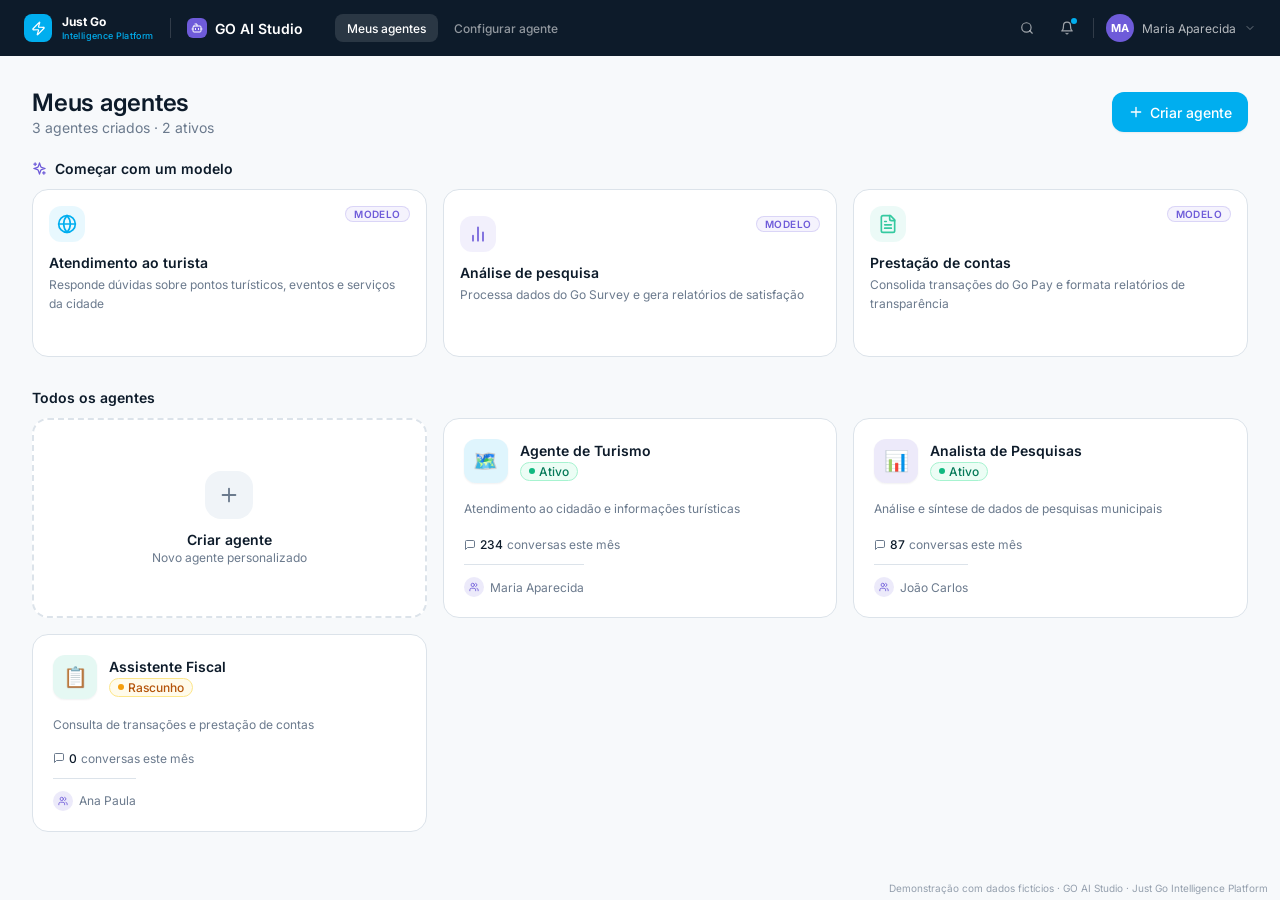
==== commit 9b6d662e: "fix: sprite de icones usando symbol com viewBox, nao g Todos os icones das tres telas renderizavam r" ====
--- a/aistudio/index.html
+++ b/aistudio/index.html
@@ -17,32 +17,32 @@
 <!-- ══════════ SPRITE DE ÍCONES ══════════ -->
 <svg width="0" height="0" style="position:absolute" aria-hidden="true" focusable="false">
   <defs>
-    <g id="i-bot"><path d="M12 8V4H8"/><rect width="16" height="12" x="4" y="8" rx="2"/><path d="M2 14h2M20 14h2M15 13v2M9 13v2"/></g>
-    <g id="i-plus"><path d="M5 12h14M12 5v14"/></g>
-    <g id="i-chevron-right"><path d="m9 18 6-6-6-6"/></g>
-    <g id="i-chevron-down"><path d="m6 9 6 6 6-6"/></g>
-    <g id="i-shield"><path d="M20 13c0 5-3.5 7.5-7.66 8.95a1 1 0 0 1-.67-.01C7.5 20.5 4 18 4 13V6a1 1 0 0 1 1-1c2 0 4.5-1.2 6.24-2.72a1.17 1.17 0 0 1 1.52 0C14.51 3.81 17 5 19 5a1 1 0 0 1 1 1z"/></g>
-    <g id="i-upload"><path d="M21 15v4a2 2 0 0 1-2 2H5a2 2 0 0 1-2-2v-4"/><path d="M17 8l-5-5-5 5"/><path d="M12 3v12"/></g>
-    <g id="i-message"><path d="M21 15a2 2 0 0 1-2 2H7l-4 4V5a2 2 0 0 1 2-2h14a2 2 0 0 1 2 2z"/></g>
-    <g id="i-check-circle"><path d="M21.8 10A10 10 0 1 1 17 3.34"/><path d="m9 11 3 3L22 4"/></g>
-    <g id="i-clock"><circle cx="12" cy="12" r="10"/><path d="M12 6v6l4 2"/></g>
-    <g id="i-users"><path d="M16 21v-2a4 4 0 0 0-4-4H6a4 4 0 0 0-4 4v2"/><circle cx="9" cy="7" r="4"/><path d="M22 21v-2a4 4 0 0 0-3-3.87"/><path d="M16 3.13a4 4 0 0 1 0 7.75"/></g>
-    <g id="i-sparkles"><path d="m12 3-1.9 5.8a2 2 0 0 1-1.3 1.3L3 12l5.8 1.9a2 2 0 0 1 1.3 1.3L12 21l1.9-5.8a2 2 0 0 1 1.3-1.3L21 12l-5.8-1.9a2 2 0 0 1-1.3-1.3z"/><path d="M5 3v4M19 17v4M3 5h4M17 19h4"/></g>
-    <g id="i-chart"><path d="M18 20V10M12 20V4M6 20v-6"/></g>
-    <g id="i-file"><path d="M15 2H6a2 2 0 0 0-2 2v16a2 2 0 0 0 2 2h12a2 2 0 0 0 2-2V7Z"/><path d="M14 2v4a2 2 0 0 0 2 2h4"/><path d="M10 9H8M16 13H8M16 17H8"/></g>
-    <g id="i-globe"><circle cx="12" cy="12" r="10"/><path d="M12 2a14.5 14.5 0 0 0 0 20 14.5 14.5 0 0 0 0-20"/><path d="M2 12h20"/></g>
-    <g id="i-card"><rect x="2" y="5" width="20" height="14" rx="2"/><path d="M2 10h20"/></g>
-    <g id="i-send"><path d="m22 2-7 20-4-9-9-4Z"/><path d="M22 2 11 13"/></g>
-    <g id="i-x"><path d="M18 6 6 18M6 6l12 12"/></g>
-    <g id="i-warning"><path d="m21.73 18-8-14a2 2 0 0 0-3.48 0l-8 14A2 2 0 0 0 4 21h16a2 2 0 0 0 1.73-3Z"/><path d="M12 9v4M12 17h.01"/></g>
-    <g id="i-zap"><path d="M4 14a1 1 0 0 1-.78-1.63l9.9-10.2a.5.5 0 0 1 .86.46l-1.92 6.02A1 1 0 0 0 13 10h7a1 1 0 0 1 .78 1.63l-9.9 10.2a.5.5 0 0 1-.86-.46l1.92-6.02A1 1 0 0 0 11 14z"/></g>
-    <g id="i-more"><circle cx="12" cy="12" r="1"/><circle cx="19" cy="12" r="1"/><circle cx="5" cy="12" r="1"/></g>
-    <g id="i-search"><circle cx="11" cy="11" r="8"/><path d="m21 21-4.3-4.3"/></g>
-    <g id="i-bell"><path d="M6 8a6 6 0 0 1 12 0c0 7 3 9 3 9H3s3-2 3-9"/><path d="M10.3 21a1.94 1.94 0 0 0 3.4 0"/></g>
-    <g id="i-arrow-left"><path d="m12 19-7-7 7-7"/><path d="M19 12H5"/></g>
-    <g id="i-check"><path d="M20 6 9 17l-5-5"/></g>
-    <g id="i-book"><path d="M4 19.5A2.5 2.5 0 0 1 6.5 17H20"/><path d="M6.5 2H20v20H6.5A2.5 2.5 0 0 1 4 19.5v-15A2.5 2.5 0 0 1 6.5 2z"/></g>
-    <g id="i-back"><path d="M19 12H5"/><path d="m12 19-7-7 7-7"/></g>
+    <symbol id="i-bot" viewBox="0 0 24 24"><path d="M12 8V4H8"/><rect width="16" height="12" x="4" y="8" rx="2"/><path d="M2 14h2M20 14h2M15 13v2M9 13v2"/></symbol>
+    <symbol id="i-plus" viewBox="0 0 24 24"><path d="M5 12h14M12 5v14"/></symbol>
+    <symbol id="i-chevron-right" viewBox="0 0 24 24"><path d="m9 18 6-6-6-6"/></symbol>
+    <symbol id="i-chevron-down" viewBox="0 0 24 24"><path d="m6 9 6 6 6-6"/></symbol>
+    <symbol id="i-shield" viewBox="0 0 24 24"><path d="M20 13c0 5-3.5 7.5-7.66 8.95a1 1 0 0 1-.67-.01C7.5 20.5 4 18 4 13V6a1 1 0 0 1 1-1c2 0 4.5-1.2 6.24-2.72a1.17 1.17 0 0 1 1.52 0C14.51 3.81 17 5 19 5a1 1 0 0 1 1 1z"/></symbol>
+    <symbol id="i-upload" viewBox="0 0 24 24"><path d="M21 15v4a2 2 0 0 1-2 2H5a2 2 0 0 1-2-2v-4"/><path d="M17 8l-5-5-5 5"/><path d="M12 3v12"/></symbol>
+    <symbol id="i-message" viewBox="0 0 24 24"><path d="M21 15a2 2 0 0 1-2 2H7l-4 4V5a2 2 0 0 1 2-2h14a2 2 0 0 1 2 2z"/></symbol>
+    <symbol id="i-check-circle" viewBox="0 0 24 24"><path d="M21.8 10A10 10 0 1 1 17 3.34"/><path d="m9 11 3 3L22 4"/></symbol>
+    <symbol id="i-clock" viewBox="0 0 24 24"><circle cx="12" cy="12" r="10"/><path d="M12 6v6l4 2"/></symbol>
+    <symbol id="i-users" viewBox="0 0 24 24"><path d="M16 21v-2a4 4 0 0 0-4-4H6a4 4 0 0 0-4 4v2"/><circle cx="9" cy="7" r="4"/><path d="M22 21v-2a4 4 0 0 0-3-3.87"/><path d="M16 3.13a4 4 0 0 1 0 7.75"/></symbol>
+    <symbol id="i-sparkles" viewBox="0 0 24 24"><path d="m12 3-1.9 5.8a2 2 0 0 1-1.3 1.3L3 12l5.8 1.9a2 2 0 0 1 1.3 1.3L12 21l1.9-5.8a2 2 0 0 1 1.3-1.3L21 12l-5.8-1.9a2 2 0 0 1-1.3-1.3z"/><path d="M5 3v4M19 17v4M3 5h4M17 19h4"/></symbol>
+    <symbol id="i-chart" viewBox="0 0 24 24"><path d="M18 20V10M12 20V4M6 20v-6"/></symbol>
+    <symbol id="i-file" viewBox="0 0 24 24"><path d="M15 2H6a2 2 0 0 0-2 2v16a2 2 0 0 0 2 2h12a2 2 0 0 0 2-2V7Z"/><path d="M14 2v4a2 2 0 0 0 2 2h4"/><path d="M10 9H8M16 13H8M16 17H8"/></symbol>
+    <symbol id="i-globe" viewBox="0 0 24 24"><circle cx="12" cy="12" r="10"/><path d="M12 2a14.5 14.5 0 0 0 0 20 14.5 14.5 0 0 0 0-20"/><path d="M2 12h20"/></symbol>
+    <symbol id="i-card" viewBox="0 0 24 24"><rect x="2" y="5" width="20" height="14" rx="2"/><path d="M2 10h20"/></symbol>
+    <symbol id="i-send" viewBox="0 0 24 24"><path d="m22 2-7 20-4-9-9-4Z"/><path d="M22 2 11 13"/></symbol>
+    <symbol id="i-x" viewBox="0 0 24 24"><path d="M18 6 6 18M6 6l12 12"/></symbol>
+    <symbol id="i-warning" viewBox="0 0 24 24"><path d="m21.73 18-8-14a2 2 0 0 0-3.48 0l-8 14A2 2 0 0 0 4 21h16a2 2 0 0 0 1.73-3Z"/><path d="M12 9v4M12 17h.01"/></symbol>
+    <symbol id="i-zap" viewBox="0 0 24 24"><path d="M4 14a1 1 0 0 1-.78-1.63l9.9-10.2a.5.5 0 0 1 .86.46l-1.92 6.02A1 1 0 0 0 13 10h7a1 1 0 0 1 .78 1.63l-9.9 10.2a.5.5 0 0 1-.86-.46l1.92-6.02A1 1 0 0 0 11 14z"/></symbol>
+    <symbol id="i-more" viewBox="0 0 24 24"><circle cx="12" cy="12" r="1"/><circle cx="19" cy="12" r="1"/><circle cx="5" cy="12" r="1"/></symbol>
+    <symbol id="i-search" viewBox="0 0 24 24"><circle cx="11" cy="11" r="8"/><path d="m21 21-4.3-4.3"/></symbol>
+    <symbol id="i-bell" viewBox="0 0 24 24"><path d="M6 8a6 6 0 0 1 12 0c0 7 3 9 3 9H3s3-2 3-9"/><path d="M10.3 21a1.94 1.94 0 0 0 3.4 0"/></symbol>
+    <symbol id="i-arrow-left" viewBox="0 0 24 24"><path d="m12 19-7-7 7-7"/><path d="M19 12H5"/></symbol>
+    <symbol id="i-check" viewBox="0 0 24 24"><path d="M20 6 9 17l-5-5"/></symbol>
+    <symbol id="i-book" viewBox="0 0 24 24"><path d="M4 19.5A2.5 2.5 0 0 1 6.5 17H20"/><path d="M6.5 2H20v20H6.5A2.5 2.5 0 0 1 4 19.5v-15A2.5 2.5 0 0 1 6.5 2z"/></symbol>
+    <symbol id="i-back" viewBox="0 0 24 24"><path d="M19 12H5"/><path d="m12 19-7-7 7-7"/></symbol>
   </defs>
 </svg>
 
